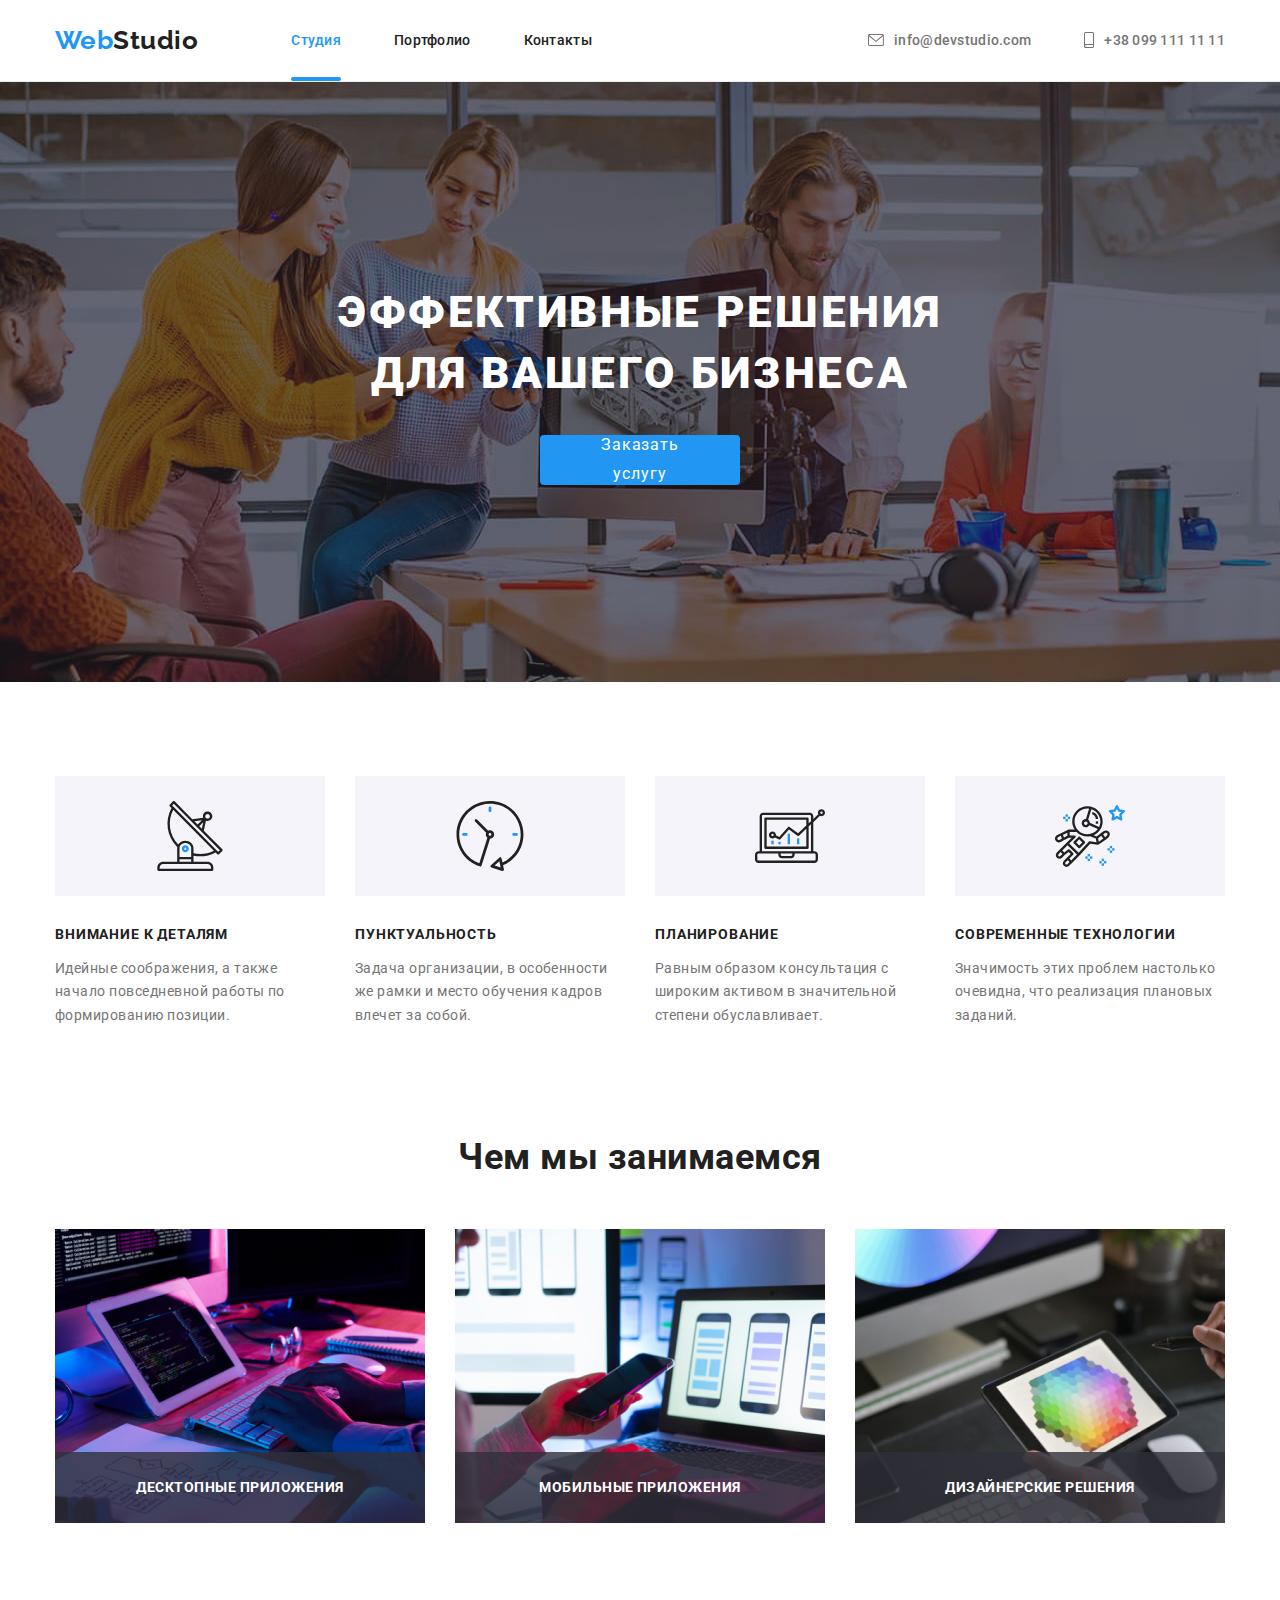
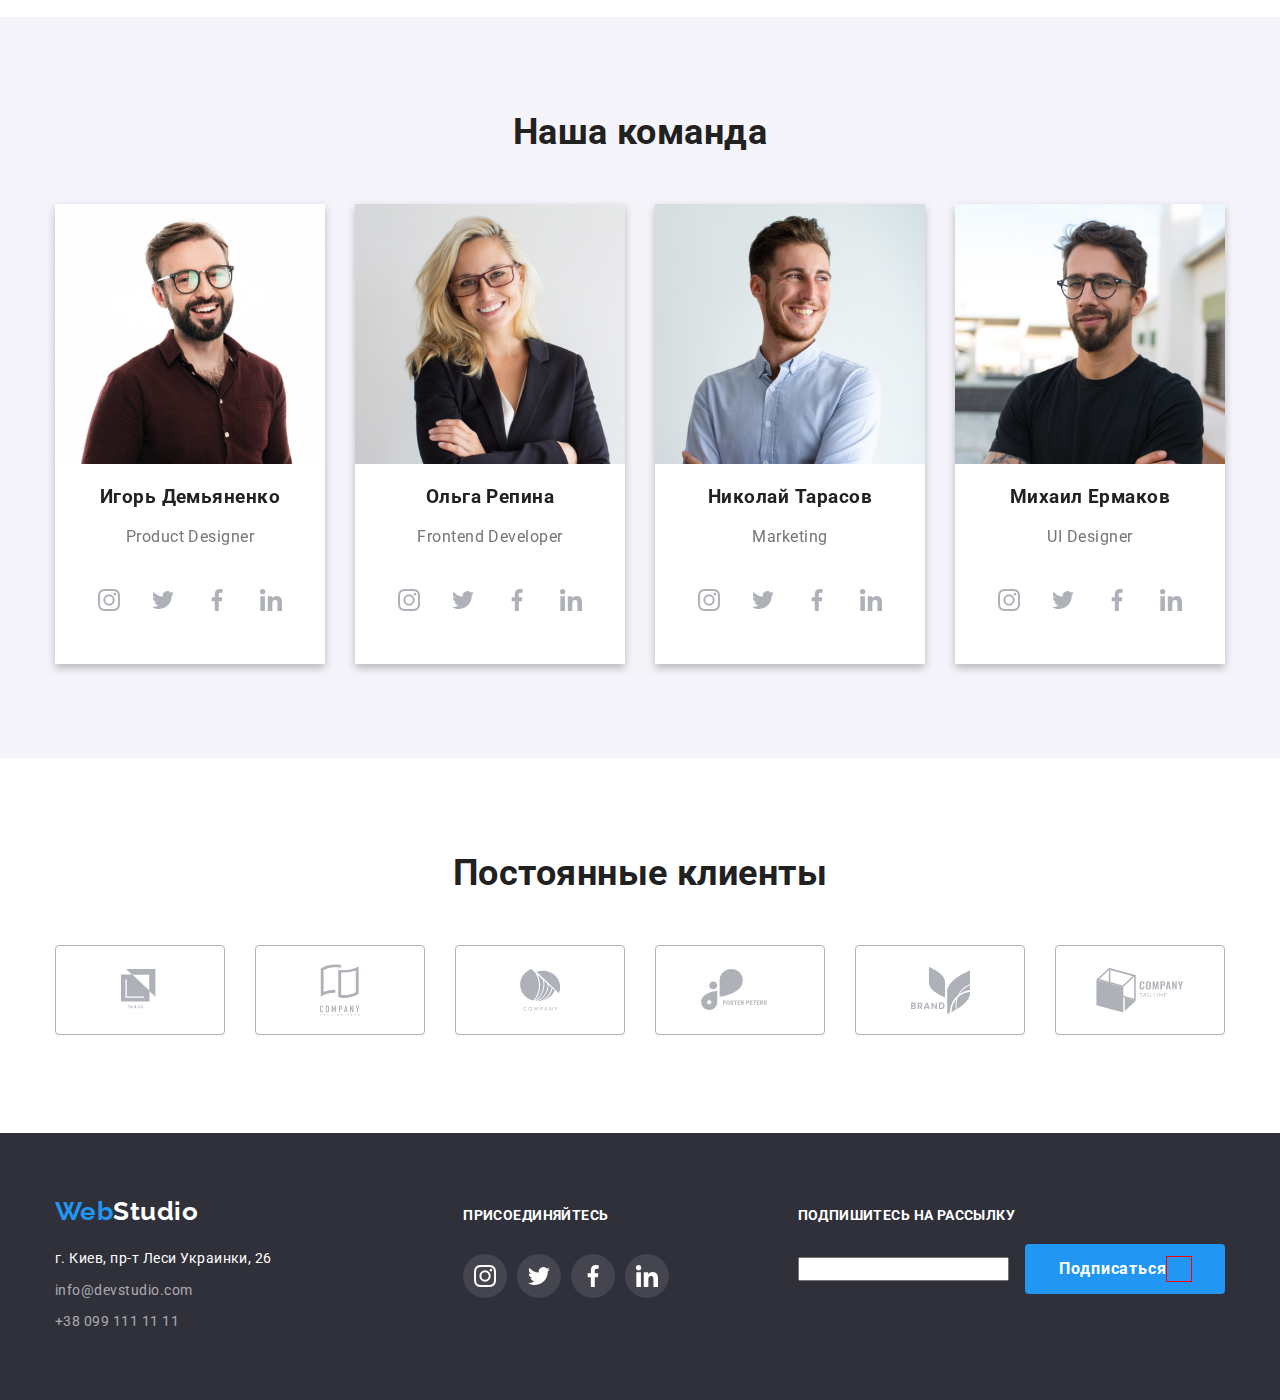
==== index.html @ 6803b2a6 "push" ====
<!DOCTYPE html>
<html lang="ru">
	<head>
		<meta charset="UTF-8" />
		<meta name="viewport" content="width=device-width, initial-scale=1.0" />
		<title>ВебСтудио</title>
		<link
			href="https://fonts.googleapis.com/css2?family=Raleway:wght@700&display=swap"
			rel="stylesheet"
		/>
		<link href="https://fonts.googleapis.com/css2?family=Roboto:wght@400;500;700;900&display=swap" rel="stylesheet">

		<link
			rel="stylesheet"
			href="https://cdnjs.cloudflare.com/ajax/libs/modern-normalize/1.0.0/modern-normalize.min.css"
		/>
		<link rel="stylesheet" href="./css/styles.css" />
	</head>

	<body>
		<div class="backdrop is-hidden" >
			<div class="modal">
				<form>
					<label for="name">Имя
						<input type="text" name="name" >
					</label>
					
					<label for="tel">Телефон
						<input type="tel" name="tel" >
					</label>
					
					<label for="mail">Почта
						<input type="email" name="mail" >
					</label>
					
					<label for="comment">Комментарий
						<input type="text" name="comment" >
					</label>	
					<button type="submit" class="button primary">Отправить</button>		
				</form>
			</div>
		</div>


		<header>
			<div class="container header">
				<nav class="main-nav">
					<a href="./index.html" class="logo"
						>Web<span class="logo-color">Studio</span></a
					>
					<ul class="site-nav">
						<li class="nav-item">
							<a href="./index.html" class="nav-link current"><span class="underline-element"></span>Студия</a>
							
						</li>
						<li class="nav-item">
							<a href="./portfolio.html" class="nav-link">Портфолио</a>
						</li>
						<li class="nav-item"><a href="" class="nav-link">Контакты</a></li>
					</ul>
				</nav>

				<ul class="auth-nav">
					
					<li class="item">
						
						<a href="mailto:info@devstudio.com" class="contact" 
							><svg class="header-mail-icon" style="width:16;height:12">
								<use href=./images/social-links/symbol-defs-header.svg#icon-envelope-hover></use>
							</svg>info@devstudio.com</a
						>						
					</li>
					<li class="item">			
											
						<a href="tel:+380991111111" class="contact"><svg class="header-smartphone-icon" style="width:10;height:16">
							<use href=./images/social-links/symbol-defs-header.svg#icon-smartphone></use>
						</svg>+38 099 111 11 11</a>
					</li>
					
				</ul>
			</div>
		</header>

		<main>
			<!-- top line -->
			<section class="hero">
				<h1 class="hero-title">
					Эффективные решения<br />
					для вашего бизнеса
				</h1>
				<button type="button" class="button primary" data-modal-open>Заказать услугу</button>
			</section>

			<!-- Особенности нашего подхода -->

			<section class="section features">
				<div class="container">
					<!-- <h2 class="section-title">Особенности нашего подхода</h2> -->

					<ul class="feature-list">
						<li class="feature-item">
							<h3 class="title">Внимание к деталям</h3>
							<p class="text">
								Идейные соображения, а также начало повседневной работы по
								формированию позиции.
							</p>
						</li>
						<li class="feature-item">
							<h3 class="title">Пунктуальность</h3>
							<p class="text">
								Задача организации, в особенности же рамки и место обучения
								кадров влечет за собой.
							</p>
						</li>
						<li class="feature-item">
							<h3 class="title">Планирование</h3>
							<p class="text">
								Равным образом консультация с широким активом в значительной
								степени обуславливает.
							</p>
						</li>
						<li class="feature-item">
							<div class="description-box"></div>
							<h3 class="title">Современные технологии</h3>
							<p class="text">
								Значимость этих проблем настолько очевидна, что реализация
								плановых заданий.
							</p>
						</li>
					</ul>
				</div>
			</section>

			<!-- Чем мы занимаемся -->

			<section class="section">
				<div class="container">
					<h2 class="section-title">Чем мы занимаемся</h2>
					<ul class="section-picture">
						<li class="item-picture">
							<a href="" class="overlay-card"
								><img
									src="./images/laptop.jpg"
									alt="Человек печатает на клавиатуре"
									width="370"
							/><p class="overlay-text">Десктопные приложения</p></a>
						</li>
						<li class="item-picture">
							<a href="" class="overlay-card"
								><img
									src="./images/layout.jpg"
									alt="Человек рассматривает макеты дисплеев телефонов на экране"
									width="370"
							/><p class="overlay-text">Мобильные приложения</p></a>
						</li>
						<li class="item-picture">
							<a href="" class="overlay-card"
								><img
									src="./images/rectangle.jpg"
									alt="Планшет с изображением диаграммы"
									width="370"
							/><p class="overlay-text">Дизайнерские решения</p></a>
						</li>
					</ul>
				</div>
			</section>

			<!-- Наша команда -->
			<section class="section team">
				<div class="container">
					<h2 class="section-title">Наша команда</h2>
					<!-- <h2 class="section-title">Наша команда</h2> -->
					<ul class="team-employees">
						<li class="item-employee">
							<img
								src="./images/demianenko.jpg"
								alt="Фотография сотрудника"
								width="270"
							/>
							<h3 class="member-name">Игорь Демьяненко</h3>
							<p class="member-role">Product Designer</p>
							<ul class="team-socials">
								<li class="social-item">
									<a class="social-link">
										<svg class="social-icon">
											<use
												href="./images/social-links/symbol-defs.svg#icon-instagram"
											></use>
										</svg>
									</a>
								</li>

								<li class="social-item">
									<a class="social-link">
										<svg class="social-icon">
											<use
												href="./images/social-links/symbol-defs.svg#icon-twitter"
											></use>
										</svg>
									</a>
								</li>
								<li class="social-item">
									<a class="social-link">
										<svg class="social-icon">
											<use
												href="./images/social-links/symbol-defs.svg#icon-facebook"
											></use>
										</svg>
									</a>
								</li>
								<li class="social-item">
									<a class="social-link">
										<svg class="social-icon linkedin">
											<use
												href="./images/social-links/symbol-defs.svg#icon-linkedin"
											></use>
										</svg>
									</a>
								</li>
							</ul>
						</li>

						<li class="item-employee">
							<img
								src="./images/repina.jpg"
								alt="Фотография сотрудника"
								width="270"
							/>
							<h3 class="member-name">Ольга Репина</h3>
							<p class="member-role">Frontend Developer</p>
							<ul class="team-socials">
								<li class="social-item">
									<a class="social-link">
										<svg class="social-icon">
											<use
												href="./images/social-links/symbol-defs.svg#icon-instagram"
											></use>
										</svg>
									</a>
								</li>

								<li class="social-item">
									<a class="social-link">
										<svg class="social-icon">
											<use
												href="./images/social-links/symbol-defs.svg#icon-twitter"
											></use>
										</svg>
									</a>
								</li>
								<li class="social-item">
									<a class="social-link">
										<svg class="social-icon">
											<use
												href="./images/social-links/symbol-defs.svg#icon-facebook"
											></use>
										</svg>
									</a>
								</li>
								<li class="social-item">
									<a class="social-link">
										<svg class="social-icon linkedin">
											<use
												href="./images/social-links/symbol-defs.svg#icon-linkedin"
											></use>
										</svg>
									</a>
								</li>
							</ul>
						</li>
						<li class="item-employee">
							<img
								src="./images/tarasov.jpg"
								alt="Фотография сотрудника"
								width="270"
							/>
							<h3 class="member-name">Николай Тарасов</h3>
							<p class="member-role">Marketing</p>
							<ul class="team-socials">
								<li class="social-item">
									<a class="social-link">
										<svg class="social-icon">
											<use
												href="./images/social-links/symbol-defs.svg#icon-instagram"
											></use>
										</svg>
									</a>
								</li>

								<li class="social-item">
									<a class="social-link">
										<svg class="social-icon">
											<use
												href="./images/social-links/symbol-defs.svg#icon-twitter"
											></use>
										</svg>
									</a>
								</li>
								<li class="social-item">
									<a class="social-link">
										<svg class="social-icon">
											<use
												href="./images/social-links/symbol-defs.svg#icon-facebook"
											></use>
										</svg>
									</a>
								</li>
								<li class="social-item">
									<a class="social-link">
										<svg class="social-icon linkedin">
											<use
												href="./images/social-links/symbol-defs.svg#icon-linkedin"
											></use>
										</svg>
									</a>
								</li>
							</ul>
						</li>
						<li class="item-employee">
							<img
								src="./images/yermakov.jpg"
								alt="Фотография сотрудника"
								width="270"
							/>
							<h3 class="member-name">Михаил Ермаков</h3>
							<p class="member-role">UI Designer</p>
							<ul class="team-socials">
								<li class="social-item">
									<a class="social-link">
										<svg class="social-icon">
											<use
												href="./images/social-links/symbol-defs.svg#icon-instagram"
											></use>
										</svg>
									</a>
								</li>

								<li class="social-item">
									<a class="social-link">
										<svg class="social-icon">
											<use
												href="./images/social-links/symbol-defs.svg#icon-twitter"
											></use>
										</svg>
									</a>
								</li>
								<li class="social-item">
									<a class="social-link">
										<svg class="social-icon">
											<use
												href="./images/social-links/symbol-defs.svg#icon-facebook"
											></use>
										</svg>
									</a>
								</li>
								<li class="social-item">
									<a class="social-link">
										<svg class="social-icon linkedin">
											<use
												href="./images/social-links/symbol-defs.svg#icon-linkedin"
											></use>
										</svg>
									</a>
								</li>
							</ul>
						</li>
					</ul>
				</div>
			</section>
			<section class="section">
				<div class="container">
					<h2 class="section-title">Постоянные клиенты</h2>
					<ul class="partners-logos">
						<li class="logo-picture">
							<a class="partner-link">
								<svg class="partner-icon" style="width: 44px; height: 42px">
									<use
										href="./images/footer-icons/symbol-defs.svg#icon-logo-1-175443-2"
									></use>
								</svg>
							</a>
						</li>
						<li class="logo-picture">
							<a class="partner-link">
								<svg class="partner-icon" style="width: 40px; height: 52px">
									<use
										href="./images/footer-icons/symbol-defs.svg#icon-logo-2-175443-2"
									></use>
								</svg>
							</a>
						</li>
						<li class="logo-picture">
							<a class="partner-link">
								<svg class="partner-icon" style="width: 41px; height: 42px">
									<use
										href="./images/footer-icons/symbol-defs.svg#icon-logo-3-175443-2"
									></use>
								</svg>
							</a>
						</li>
						<li class="logo-picture">
							<a class="partner-link">
								<svg class="partner-icon" style="width: 79px; height: 42px">
									<use
										href="./images/footer-icons/symbol-defs.svg#icon-logo-4-175443-2"
									></use>
								</svg>
							</a>
						</li>
						<li class="logo-picture">
							<a class="partner-link">
								<svg class="partner-icon" style="width: 59px; height: 47px">
									<use
										href="./images/footer-icons/symbol-defs.svg#icon-logo-5-175443-2"
									></use>
								</svg>
							</a>
						</li>
						<li class="logo-picture">
							<a class="partner-link">
								<svg class="partner-icon" style="width: 88px; height: 45px">
									<use
										href="./images/footer-icons/symbol-defs.svg#icon-logo-6-175443-2"
									></use>
								</svg>
							</a>
						</li>
					</ul>
				</div>
			</section>
		</main>

		<footer>
			<div class="container footer">
				<div class="container-address">
					<a href="" class="logo">Web<span class="logo-footer">Studio</span></a>

					<ul class="contacts">
						<li><p class="text">г. Киев, пр-т Леси Украинки, 26</p></li>
						<li>
							<a href="mailto:info@devstudio.com" class="link footer-link"
								>info@devstudio.com</a
							>
						</li>
						<li>
							<a href="tel:+380991111111" class="link footer-link"
								>+38 099 111 11 11</a
							>
						</li>
					</ul>
				</div>
				<div class="join-us">
					<p>Присоединяйтесь</p>
					<ul class="team-socials">
						<li class="social-item">
							<a class="social-link footer">
								<svg class="social-icon footer">
									<use
										href="./images/social-links/symbol-defs.svg#icon-instagram"
									></use>
								</svg>
							</a>
						</li>

						<li class="social-item">
							<a class="social-link footer">
								<svg class="social-icon footer">
									<use
										href="./images/social-links/symbol-defs.svg#icon-twitter"
									></use>
								</svg>
							</a>
						</li>
						<li class="social-item">
							<a class="social-link footer">
								<svg class="social-icon footer">
									<use
										href="./images/social-links/symbol-defs.svg#icon-facebook"
									></use>
								</svg>
							</a>
						</li>
						<li class="social-item">
							<a class="social-link footer">
								<svg class="social-icon footer">
									<use
										href="./images/social-links/symbol-defs.svg#icon-linkedin"
									></use>
								</svg>
							</a>
						</li>
					</ul>
				</div>
				<div class="sign-up">
					<p class="signup-text">Подпишитесь на рассылку</p>
					<ul>
						<label for="signup">						
						</label>
						<input type="text" name="name" id="signup">
						
						<button type="button" class="button primary footer">
							Подписаться

						</button>
					</ul>
				</div>
			</div>
		</footer>

		
		<!-- BACKDROP -->
		<div class="backdrop is-hidden" data-modal>
			<div class="modal">
				<button type="button" class="modal-close-btn" data-modal-close><svg width="11" height="11"><use href="./images/social-links/symbol-defs.svg#icon-Vector-3" ></use></svg></button>
			</div>
		</div>
		
		<script src="./js/modal.js"></script>
		
	</body>
</html>
---- css/styles.css ----
:root {
	--primary-black-color: #212121;
	--secondary-grey-color: #757575;
	--accent-color: #2196f3;
	--secondary-background-color: #2f303a;
}

/* стили для index.html */

body {
	background-color: #ffffff;
	color: var(--primary-black-color);
	font-family: "Roboto", sans-serif;
	text-decoration: none;
	letter-spacing: 0.03em;
}

ul {
	list-style: none;
	padding: 0;
	margin: 0;
}

.container {
	width: 1200px;
	padding-left: 15px;
	padding-right: 15px;
	margin-left: auto;
	margin-right: auto;
}

/* Logo */

.logo {
	color: var(--accent-color);
	font-family: "Raleway", sans-serif;
	font-weight: bold;
	font-size: 26px;
	line-height: 1.2;
	text-decoration: none;
}

.logo-color {
	color: var(--primary-black-color);
}

/* Header */
header {
	border-bottom: 1px solid #ececec;
}
.container.header {
	display: flex;
	justify-content: space-between;
	align-items: center;
}

.main-nav {
	display: flex;
	align-items: center;
}

.auth-nav {
	display: flex;
	/* align-items: center; */
}

.auth-nav .item + .item {
	margin-left: 53px;
}

.header-mail-icon,
.header-smartphone-icon {
	fill: #757575;
	margin-right: 10px;
	transition: all 250ms cubic-bezier(0.4, 0, 0.2, 1);
}

.header-mail-icon:hover,
.header-mail-icon:focus,
.header-smartphone-icon:hover,
.header-smartphone-icon:focus {
	fill: var(--accent-color);
	cursor: pointer;
}

.site-nav .nav-link:hover,
.site-nav .nav-link:focus {
	color: var(--accent-color);
	cursor: pointer;
}

.site-nav {
	display: flex;
	margin-left: 93px;

	/* outline: 1px solid black; */
}

.site-nav .nav-item + .nav-item {
	margin-left: 53px;
}

.nav-link {
	display: block;
	padding-top: 32px;
	padding-bottom: 32px;
	color: var(--primary-black-color);
	text-decoration: none;
	font-weight: 500;
	font-size: 14px;
	line-height: 1.2;
	letter-spacing: 0.02em;
	transition: all 250ms cubic-bezier(0.4, 0, 0.2, 1);
}

.nav-link.current {
	position: relative;
	color: var(--accent-color);
}

.underline-element {
	position: absolute;
	bottom: 0;
	width: 100%;
	height: 4px;
	border-radius: 2px;
	background-color: var(--accent-color);
}

/* Auth nav */

.contact {
	display: flex;
	align-items: center;
}

.auth-nav .contact {
	font-weight: 500;
	font-size: 14px;
	line-height: 1.2;
	letter-spacing: 0.02em;
	color: var(--secondary-grey-color);
	text-decoration: none;
	transition: all 250ms cubic-bezier(0.4, 0, 0.2, 1);
}

.contact:hover svg,
.contact:hover,
.contact:focus svg,
.contact:focus {
	fill: var(--accent-color);
	color: var(--accent-color);
	cursor: pointer;
}

/* Hero */

.hero {
	color: #ffffff;
	background-image: linear-gradient(
			to top,
			rgba(47, 47, 58, 0.4),
			rgba(47, 48, 58, 0.4)
		),
		url(../images/footer-icons/hero.jpg);

	background-position: center;
	background-size: cover;
	text-align: center;
	margin-bottom: 0;
	height: 600px;
	max-width: 1440px;
	padding-top: 200px;
	padding-bottom: 200px;
	/* outline: 2px solid red; */
}

.hero-title {
	margin-top: 0;
	margin-bottom: 0;
	font-weight: 900;
	font-size: 44px;
	line-height: 1.4;
	letter-spacing: 0.06em;
	text-transform: uppercase;
}

.button.primary {
	display: inline-flex;
	align-items: center;
	justify-content: center;
	color: #ffffff;
	background-color: var(--accent-color);

	width: 200px;
	height: 50px;
	letter-spacing: 0.06em;
	font-size: 16px;
	line-height: 1.8;
	text-align: center;
	border-radius: 4px;
	border: var(--accent-color);
	margin-top: 30px;
	padding: 10px 32px;
	cursor: pointer;
}

.button.primary:hover,
.button.primary:focus {
	box-shadow: 0px 4px 4px rgba(0, 0, 0, 0.25);
}

.feature-list {
	display: flex;
}

.feature-list .title {
	font-weight: bold;
	font-size: 14px;
	line-height: 1.2;
	margin-top: 0;
	text-transform: uppercase;
	/* outline: 1px solid red; */
}

.feature-list .text {
	width: 270px;
	font-style: normal;
	font-weight: normal;
	font-size: 14px;
	line-height: 1.7;
	color: #757575;
	/* outline: 2px solid red; */
}

.feature-item::before {
	display: block;
	width: 270px;
	height: 120px;
	background-color: #f5f4fa;
	content: "";
	margin-bottom: 30px;
	background-repeat: no-repeat;
	background-position: center;
}

.feature-item:nth-child(1)::before {
	background-image: url(../images/footer-icons/antenna\ 1.svg);
}

.feature-item:nth-child(2)::before {
	background-image: url(../images/footer-icons/clock\ 1.svg);
}

.feature-item:nth-child(3)::before {
	background-image: url(../images/footer-icons/diagram\ 1.svg);
}

.feature-item:nth-child(4)::before {
	background-image: url(../images/footer-icons/astronaut\ 1.svg);
}

.section {
	padding-top: 94px;
	padding-bottom: 94px;
}

.section-picture {
	display: flex;
}

.overlay-card {
	display: flex;
	position: relative;
}

.overlay-text {
	position: absolute;
	text-align: center;
	justify-content: center;
	bottom: 0;
	text-transform: uppercase;
	color: #ffffff;
	font-weight: 700;
	font-size: 14px;
	line-height: 1.2;
	padding-top: 27px;
	padding-bottom: 27px;
	margin: 0;
	width: 100%;
	background-color: rgba(47, 48, 58, 0.8);
}

.item-picture {
	width: 370px;
	margin-right: 30px;
}

.item-picture:last-child {
	margin-right: 0;
}

.feature-item {
	margin-right: 30px;
}

.section-picture {
	display: flex;
	flex-wrap: wrap;
}

.section-title {
	text-align: center;
	font-weight: bold;
	font-size: 36px;
	line-height: 1.2;
	margin-top: 0;
	margin-bottom: 50px;
}

.section.team {
	background-color: #f5f4fa;
}

.section.features {
	padding-bottom: 0;
}

.team-employees {
	display: flex;
	text-align: center;
}

.item-employee {
	width: 270px;
	margin-right: 30px;
	background-color: #ffffff;
	filter: drop-shadow(0px 4px 4px rgba(0, 0, 0, 0.25));
}

.member-name .member-role {
	font-size: 16px;
	line-height: 1.2;
}

.member-role {
	color: var(--secondary-grey-color);
}

.team-socials {
	display: flex;
	justify-content: center;
}

.social-item {
	margin-right: 10px;
	margin-bottom: 42px;
	margin-top: 16px;
}

.social-item:last-child {
	margin-right: 0;
}

.social-link {
	display: flex;
	align-items: center;
	justify-content: center;
	height: 44px;
	width: 44px;
	background-color: transparent;
	fill: #afb1b8;
	border-radius: 50%;
	transition: all 250ms cubic-bezier(0.4, 0, 0.2, 1);
	/* border: 2px solid red; */
}

.social-icon {
	height: 22px;
	width: 22px;
}

.social-link:hover,
.social-link:focus {
	background-color: var(--accent-color);
	fill: #ffffff;
	cursor: pointer;
}

.partners-logos {
	display: flex;
	justify-content: space-between;
	justify-content: center;
}

.partner-link {
	display: flex;
	align-items: center;
	justify-content: center;
	width: 170px;
	height: 90px;
	border: 1px solid #afb1b8;
	border-radius: 4px;
	fill: #afb1b8;
	transition: all 250ms cubic-bezier(0.4, 0, 0.2, 1);
}

.logo-picture {
	margin-right: 30px;
	align-items: center;
}

.logo-picture:last-child {
	margin-right: 0;
}

.partner-link:hover,
.partner-link:focus {
	border: 1px solid var(--accent-color);
	fill: var(--accent-color);
	cursor: pointer;
}

.footer .text {
	color: #ffffff;
}

.logo-footer {
	color: #ffffff;
}

.address {
	font-style: inherit;
	font-size: 14px;
	line-height: 1.8;
}
.address .link {
	color: #fffff96a;
	text-decoration: none;
}
.address a:hover,
.address a:focus {
	color: var(--accent-color);
	cursor: pointer;
}

.buttons {
	display: flex;
	flex-wrap: wrap;
	margin-bottom: 50px;
	justify-content: center;
}

.buttons .item {
	margin-right: 8px;
}

.buttons .item:last-child {
	margin-right: 0;
}

.portfolio-button:hover,
.portfolio-button:focus {
	background-color: var(--accent-color);
	color: #ffffff;
	cursor: pointer;
}

.portfolio-button {
	font-weight: 500;

	font-size: 16px;
	line-height: 1.6;
	background-color: #f5f4fa;
	border-radius: 4px;
	border: 1px solid transparent;
	transition: all 250ms cubic-bezier(0.4, 0, 0.2, 1);
}

.portfolio-button {
	padding: 6px 22px;
}

.portfolio-button:last-child {
	margin-right: 0;
}

.examples-title a {
	color: var(--primary-black-color);
	text-decoration: none;
}

.example-list h3,
p,
a {
	text-decoration: none;
	color: var(--primary-black-color);
}

.title {
	font-size: 18px;
	line-height: 2;
	letter-spacing: 0.06em;
}

.item {
	font-size: 18px;
	line-height: 2;
	letter-spacing: 0.06em;
}

.example-list:nth-child(3n) {
	margin-right: 30px;
}

.flex-list {
	display: flex;
	flex-wrap: wrap;
}

.flex-item {
	width: 370px;
	margin-right: 30px;
	margin-bottom: 30px;
	border: 1px solid #eeeeee;
}

.product-thumb {
	position: relative;
	overflow: hidden;
}

.transform-text {
	position: absolute;
	top: 0;
	left: 0;
	width: 100%;
	height: 100%;

	color: #ffffff;
	margin: 0;
	padding: 63px 24px;
	font-weight: 400;
	font-size: 18px;
	line-height: 1.55;
	transition: all 500ms cubic-bezier(0.4, 0, 0.2, 1);
	transform: translateY(100%);
}

.flex-item:hover .transform-text,
.flex-item:focus .transform-text {
	background-color: rgba(33, 150, 243, 0.9);
	transform: translateY(0);
}

.flex-list li:hover {
	box-shadow: 0px 4px 4px 0px rgba(0, 0, 0, 0.25);
	cursor: pointer;
}

.flex-list .title {
	font-size: 16px;
	line-height: 1.87;
	margin: 0;
}

.flex-list .project-subtitle {
	font-size: 18px;
	line-height: 2;
	margin: 0;
	color: var(--secondary-grey-color);
	font-size: 16px;
	line-height: 1.88;
	margin: 0;
	margin-top: 4px;
}

.flex-item:last-child {
	margin-right: 0;
}

.project-item {
	padding: 20px 24px;
}

.flex-item:nth-child(3n) {
	margin-right: 0;
}

.flex-item:nth-last-child(-n + 3) {
	margin-bottom: 0;
}

.flex-list .project-title {
	font-size: 18px;
	line-height: 2;
	font-weight: bold;
	letter-spacing: 0.06em;
	margin: 0;
}

footer {
	margin-top: 4px;
	background-color: var(--secondary-background-color);
	padding-top: 60px;
	padding-bottom: 60px;
}

.container.footer {
	display: flex;
	align-items: baseline;
	justify-content: space-between;
}

.social-link.footer {
	display: flex;
	align-items: center;
	justify-content: center;
	height: 44px;
	width: 44px;
	fill: #ffffff;
	border-radius: 50%;
	background-color: rgba(255, 255, 255, 0.1);
}

.social-link.footer:hover,
.social-link.footer:focus {
	background-color: var(--accent-color);
	cursor: pointer;
}

.join-us {
	display: block;
	align-items: center;
	width: 206px;
}

.join-us p,
.signup-text {
	color: #ffffff;
	text-transform: uppercase;
	font-weight: 700;
	font-size: 14px;
	line-height: 1.2;
	letter-spacing: 0.03em;
}

.sign-up {
	margin-left: 93px;
}

.signup-text {
	margin-bottom: 20px;
}

.button.primary.footer::after {
	background-image: url("./images/footer-icons/icon-send.svg");
	width: 24px;
	height: 24px;
	content: "";
	outline: 1px solid red;
	fill: #ffffff;
	background-repeat: no-repeat;
	background-position: center;
}

.button.primary.footer {
	display: inline-flex;
	position: relative;

	font-weight: 700;
	font-size: 16px;
	line-height: 1.88;
	margin-left: 12px;
	margin-top: 0;
}

.container-address {
	margin-right: 156px;
}

.contacts p {
	color: #ffffff;
	font-size: 14px;
	line-height: 1.6;
	margin-bottom: 9px;
	margin-top: 20px;
}
.contacts li:not(:last-child) {
	margin-top: 0;
	margin-bottom: 9px;
}
.link.footer-link {
	color: rgba(255, 255, 255, 0.6);
	font-size: 14px;
	line-height: 1.6;
}

.backdrop {
	position: fixed;
	top: 0;
	left: 0;
	width: 100%;
	height: 100%;
	background-color: rgba(0, 0, 0, 0.2);
	transition: all 250ms cubic-bezier(0.4, 0, 0.2, 1);
}

.modal {
	position: absolute;
	top: 50%;
	left: 50%;
	transform: translate(-50%, -50%);
	width: 528px;
	min-height: 581px;
	background-color: #ffffff;
	box-shadow: 0px 1px 3px rgba(0, 0, 0, 0.12), 0px 1px 1px rgba(0, 0, 0, 0.14),
		0px 2px 1px rgba(0, 0, 0, 0.2);
	border-radius: 4px;
}

.modal-close-btn {
	position: absolute;
	display: flex;
	align-items: center;
	justify-content: center;

	top: 8px;
	right: 8px;
	width: 30px;
	height: 30px;
	border-radius: 50%;
	background-color: #ffffff;
	border: 1px solid rgba(0, 0, 0, 0.1);
	cursor: pointer;
}

.is-hidden {
	opacity: 0;
	visibility: hidden;
	pointer-events: none;
}
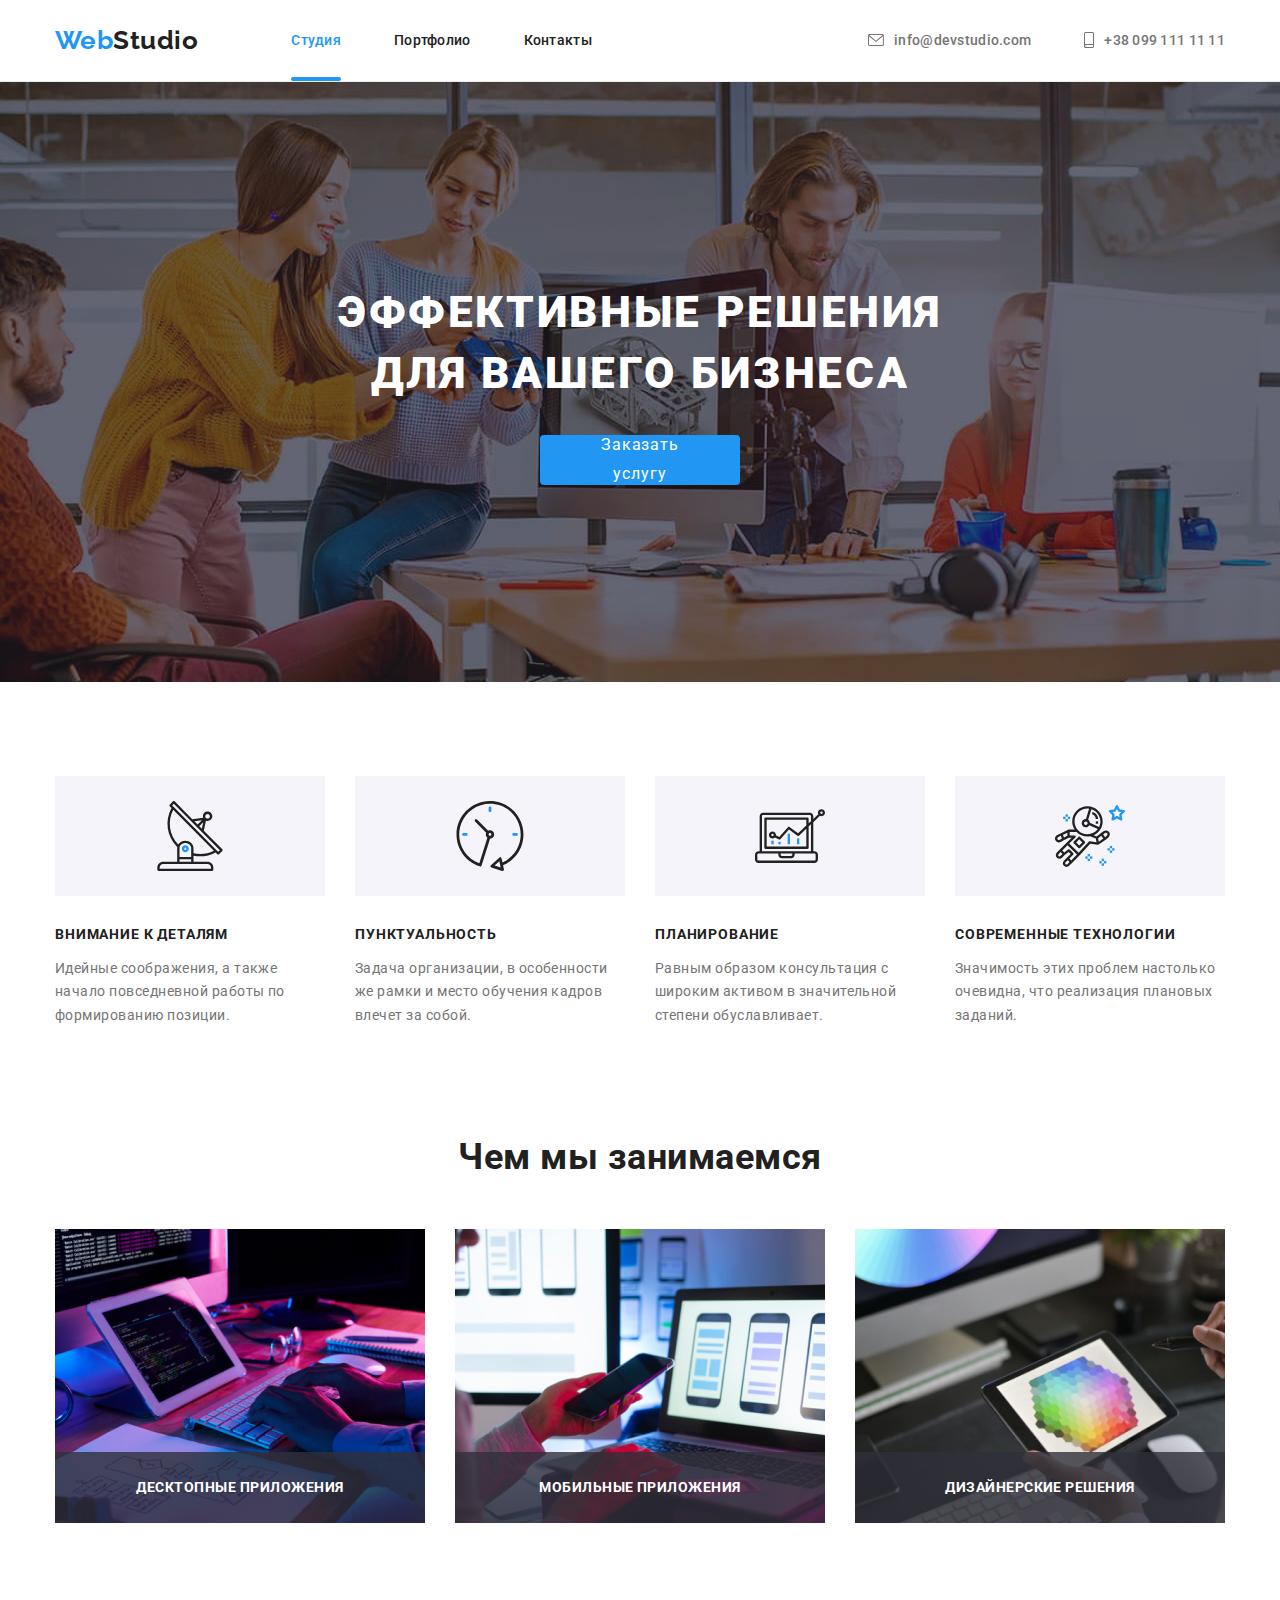
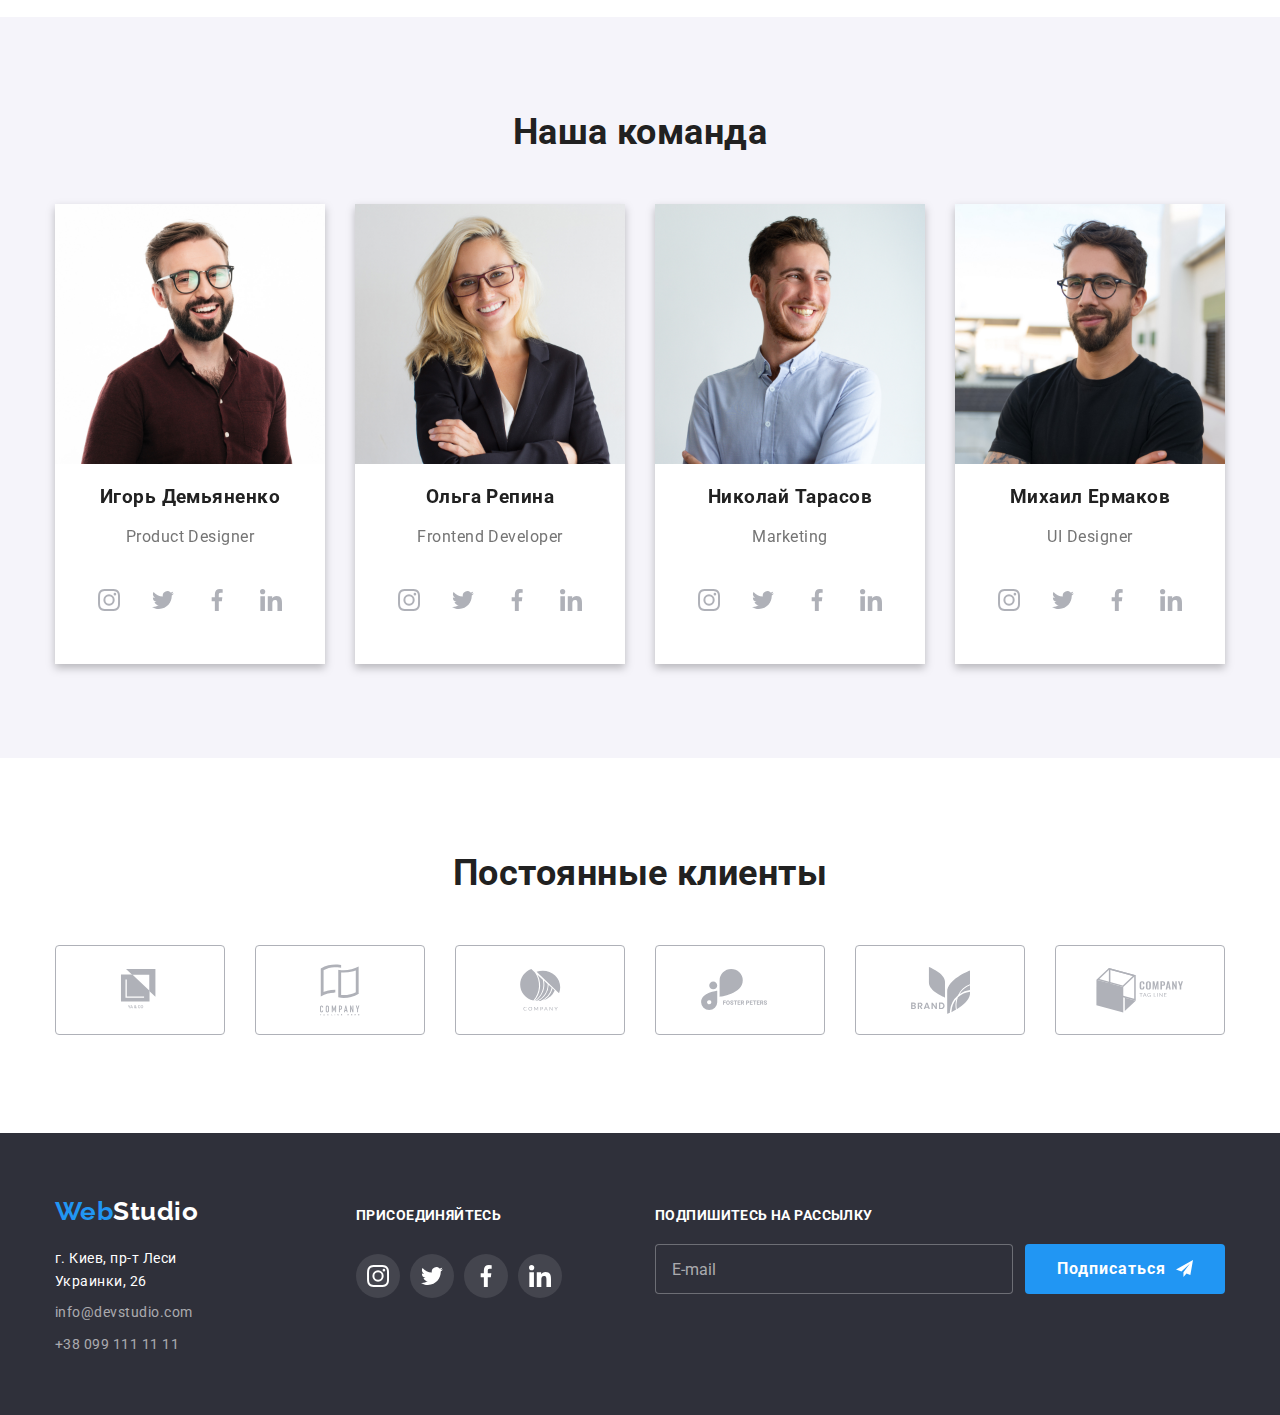
==== commit c996ce57: "push" ====
--- a/index.html
+++ b/index.html
@@ -18,28 +18,10 @@
 	</head>
 
 	<body>
-		<div class="backdrop is-hidden" >
-			<div class="modal">
-				<form>
-					<label for="name">Имя
-						<input type="text" name="name" >
-					</label>
-					
-					<label for="tel">Телефон
-						<input type="tel" name="tel" >
-					</label>
-					
-					<label for="mail">Почта
-						<input type="email" name="mail" >
-					</label>
-					
-					<label for="comment">Комментарий
-						<input type="text" name="comment" >
-					</label>	
-					<button type="submit" class="button primary">Отправить</button>		
-				</form>
-			</div>
-		</div>
+		
+		
+
+	
 
 
 		<header>
@@ -64,7 +46,7 @@
 					
 					<li class="item">
 						
-						<a href="mailto:info@devstudio.com" class="contact" 
+						<a href="info@devstudio.com" class="contact" data-form-open
 							><svg class="header-mail-icon" style="width:16;height:12">
 								<use href=./images/social-links/symbol-defs-header.svg#icon-envelope-hover></use>
 							</svg>info@devstudio.com</a
@@ -493,16 +475,15 @@
 				</div>
 				<div class="sign-up">
 					<p class="signup-text">Подпишитесь на рассылку</p>
-					<ul>
-						<label for="signup">						
-						</label>
-						<input type="text" name="name" id="signup">
+					
+					<div class="signup-area">	
+						<input class="signup-input" type="text" name="name" id="signup" placeholder="E-mail">
 						
-						<button type="button" class="button primary footer">
+						<button type="button" class="button primary footer" >
 							Подписаться
-
 						</button>
-					</ul>
+					</div>
+					
 				</div>
 			</div>
 		</footer>
@@ -510,9 +491,61 @@
 		
 		<!-- BACKDROP -->
 		<div class="backdrop is-hidden" data-modal>
-			<div class="modal">
+			<div class="modal">					
+						<h2 class="form-header-text">Оставьте свои данные, мы вам перезвоним</h2>
+						<form autocomplete="off">
+							<div class="form-field">
+								<label class="label" for="name">Имя</label>
+								<div class="form-field-input">
+									<input class="input" type="text" name="name" id="name">
+									<svg class="input-pic" width="18" height="18">
+										<use href="./images/footer-icons/symbol-defs.svg#icon-Vector-5"></use>
+									</svg>
+								</div>
+							</div>
+				
+							<div class="form-field">
+								<label class="label" for="tel">Телефон</label>
+								<div class="form-field-input">
+									<input class="input" type="tel" name="tel" id="tel">
+									<svg class="input-pic" width="18" height="18">
+										<use href="./images/footer-icons/symbol-defs.svg#icon-Vector-6"></use>
+									</svg>
+								</div>
+							</div>
+				
+							<div class="form-field">
+								<label class="label" for="mail">Почта</label>
+								<div class="form-field-input">
+									<input class="input" type="email" name="mail" id="mail">
+									<svg class="input-pic" width="18" height="18">
+										<use href="./images/footer-icons/symbol-defs.svg#icon-Vector-7"></use>
+									</svg>
+								</div>
+							</div>
+				
+							<div>
+								<label class="label" for="comment">Комментарий</label> <br>
+								<textarea class="comment" name="comment" id="comment" rows=""></textarea>
+							</div>
+				
+				
+							<div class="checkbox-area">
+								<label class="checkbox-label"><input class="checkbox" type="checkbox" name="checkbox">
+								</label>
+								
+								<p class="form-checkbox">Соглашаюсь с рассылкой и принимаю <span class="checkbox-conditions"><a href="">Условия
+											договора</a></span></p>
+							</div>
+							<button type="submit" class="button primary form">Отправить</button>
+						</form>
+					
+				
 				<button type="button" class="modal-close-btn" data-modal-close><svg width="11" height="11"><use href="./images/social-links/symbol-defs.svg#icon-Vector-3" ></use></svg></button>
 			</div>
+		</div>
+
+		
 		</div>
 		
 		<script src="./js/modal.js"></script>
--- a/css/styles.css
+++ b/css/styles.css
@@ -19,6 +19,11 @@
 	list-style: none;
 	padding: 0;
 	margin: 0;
+}
+
+a {
+	text-decoration: none;
+	color: var(--accent-color);
 }
 
 .container {
@@ -189,6 +194,7 @@
 	display: inline-flex;
 	align-items: center;
 	justify-content: center;
+	/* text-align: center; */
 	color: #ffffff;
 	background-color: var(--accent-color);
 
@@ -205,6 +211,11 @@
 	cursor: pointer;
 }
 
+.button.primary.form {
+	display: block;
+	margin: 0 auto;
+}
+
 .button.primary:hover,
 .button.primary:focus {
 	box-shadow: 0px 4px 4px rgba(0, 0, 0, 0.25);
@@ -490,9 +501,9 @@
 	text-decoration: none;
 }
 
-.example-list h3,
-p,
-a {
+.transform-text,
+.project-title,
+.project-subtitle {
 	text-decoration: none;
 	color: var(--primary-black-color);
 }
@@ -654,25 +665,28 @@
 }
 
 .button.primary.footer::after {
-	background-image: url("./images/footer-icons/icon-send.svg");
+	background-image: url("../images/footer-icons/icon-send.svg");
 	width: 24px;
 	height: 24px;
 	content: "";
-	outline: 1px solid red;
-	fill: #ffffff;
+	/* outline: 1px solid red; */
+
 	background-repeat: no-repeat;
 	background-position: center;
+	margin-left: 10px;
 }
 
 .button.primary.footer {
 	display: inline-flex;
 	position: relative;
-
 	font-weight: 700;
 	font-size: 16px;
 	line-height: 1.88;
 	margin-left: 12px;
 	margin-top: 0;
+	justify-content: center;
+	align-items: center;
+	text-align: center;
 }
 
 .container-address {
@@ -717,6 +731,7 @@
 	box-shadow: 0px 1px 3px rgba(0, 0, 0, 0.12), 0px 1px 1px rgba(0, 0, 0, 0.14),
 		0px 2px 1px rgba(0, 0, 0, 0.2);
 	border-radius: 4px;
+	padding: 40px;
 }
 
 .modal-close-btn {
@@ -740,3 +755,141 @@
 	visibility: hidden;
 	pointer-events: none;
 }
+
+textarea {
+	resize: none;
+}
+
+.checkbox-conditions {
+	text-decoration: underline;
+	color: var(--accent-color);
+}
+
+.form-header-text {
+	font-weight: 700;
+	font-size: 20px;
+	line-height: 1.2;
+	text-align: center;
+	margin: 0;
+	padding-bottom: 12px;
+}
+
+.checkbox-area {
+	position: relative;
+	display: flex;
+	align-items: center;
+}
+
+.checkbox {
+	/* appearance: none; */
+	position: absolute;
+	transform: translateY(-50%);
+}
+
+.form-checkbox::before {
+	content: "";
+	display: inline-block;
+	background-image: url ("../images/footer-icons/checkbox.svg");
+	outline: 1px solid teal;
+}
+
+.form-checkbox::before:checked {
+	background-color: var(--accent-color);
+}
+
+.form-checkbox {
+	font-weight: normal;
+	font-size: 14px;
+	line-height: 1.45;
+	color: var(--secondary-grey-color);
+	margin-left: 8px;
+}
+
+.form-field {
+	display: flex;
+	flex-direction: column;
+	margin-bottom: 10px;
+	height: 58px;
+	width: 448px;
+
+	/* outline: 1px solid blue; */
+}
+
+.form-field-input {
+	position: relative;
+	/* align-items: center; */
+}
+
+.label {
+	font-weight: normal;
+	font-size: 12px;
+	line-height: 1.2;
+	letter-spacing: 0.01em;
+	color: var(--secondary-grey-color);
+	margin-bottom: 4px;
+}
+
+.input {
+	height: 40px;
+	width: 100%;
+	border: 1px solid rgba(33, 33, 33, 0.2);
+	border-radius: 4px;
+	margin: 0;
+	padding-left: 42px;
+	outline: none;
+}
+
+.input:hover,
+.input:focus {
+	border: 1px solid var(--accent-color);
+}
+
+.input-pic {
+	position: absolute;
+	/* outline: 1px solid red; */
+	top: 50%;
+	left: 12px;
+	fill: #212121;
+	background-repeat: no-repeat;
+	background-position: center;
+	margin: 0;
+	padding: 0;
+	transform: translateY(-50%);
+}
+
+.comment {
+	height: 138px;
+	width: 448px;
+	border: 1px solid rgba(33, 33, 33, 0.2);
+	border-radius: 4px;
+	margin-top: 4px;
+	padding: 12px;
+	outline: none;
+}
+
+.comment:hover,
+.comment:focus {
+	border: 1px solid var(--accent-color);
+}
+
+.signup-area {
+	display: flex;
+}
+
+.signup-input {
+	width: 358px;
+	height: 50px;
+	background-color: var(--secondary-background-color);
+	border: 1px solid rgba(255, 255, 255, 0.3);
+	border-radius: 4px;
+	padding-left: 16px;
+	color: #ffffff;
+	outline: none;
+}
+
+.signup-input::placeholder {
+	color: rgba(255, 255, 255, 0.6);
+	font-weight: normal;
+	font-size: 16px;
+	line-height: 1.25;
+}
